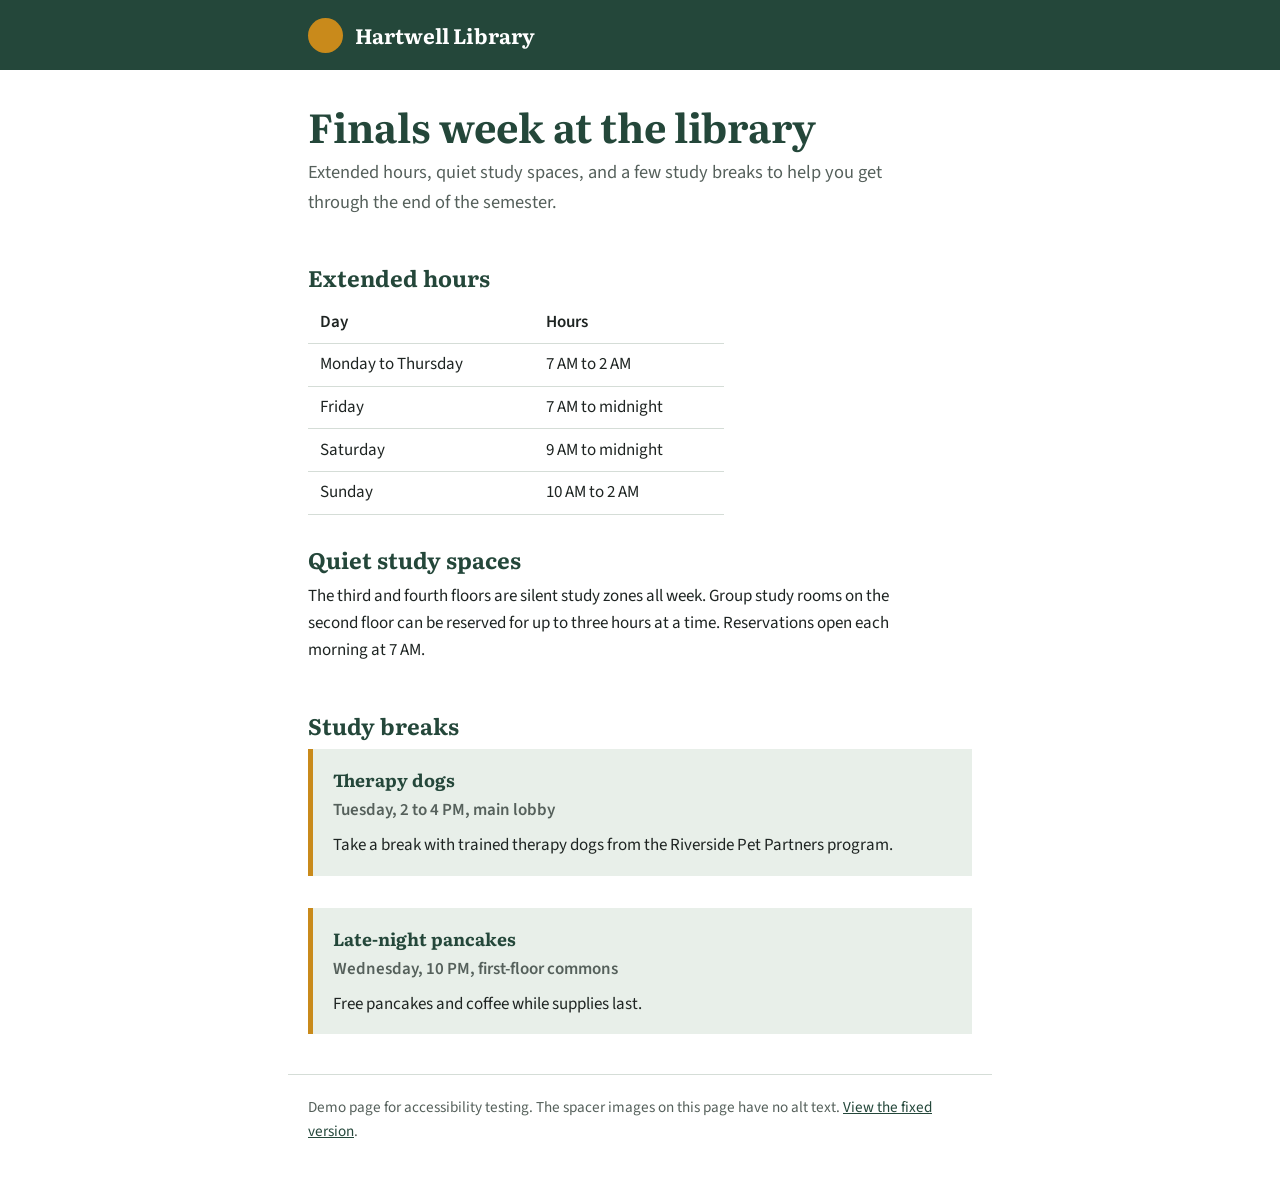
==== index.html @ 7bc292bf "Add files via upload" ====
<!DOCTYPE html>
<html lang="en">
<head>
  <meta charset="utf-8">
  <meta name="viewport" content="width=device-width, initial-scale=1">
  <title>Finals week at the library (spacer images error)</title>
  <link rel="preconnect" href="https://fonts.googleapis.com">
  <link rel="preconnect" href="https://fonts.gstatic.com" crossorigin>
  <link href="https://fonts.googleapis.com/css2?family=Literata:wght@700&family=Source+Sans+3:wght@400;600&display=swap" rel="stylesheet">
  <link rel="stylesheet" href="styles.css">
  <script>
    if (location.hash === "#show-spacers") document.documentElement.classList.add("show-spacers");
    window.addEventListener("hashchange", function () {
      document.documentElement.classList.toggle("show-spacers", location.hash === "#show-spacers");
    });
  </script>
</head>
<body>
  <a class="skip-link" href="#main">Skip to main content</a>

  <header class="site-header">
    <div class="inner">
      <span class="mark" aria-hidden="true"></span>
      <a class="site-name" href="index.html">Hartwell Library</a>
    </div>
  </header>

  <main id="main">
    <!-- Intentional accessibility error: the spacer images on this page have no alt attribute, so screen readers announce their filename. -->
    <h1>Finals week at the library</h1>
    <p class="lede">Extended hours, quiet study spaces, and a few study breaks to help you get through the end of the semester.</p>
    <img class="spacer" src="spacer.gif" width="600" height="32">

    <h2>Extended hours</h2>
    <table class="hours">
      <caption class="visually-hidden">Library hours during finals week</caption>
      <thead><tr><th scope="col">Day</th><th scope="col">Hours</th></tr></thead>
      <tbody>
        <tr><td>Monday to Thursday</td><td>7 AM to 2 AM</td></tr>
        <tr><td>Friday</td><td>7 AM to midnight</td></tr>
        <tr><td>Saturday</td><td>9 AM to midnight</td></tr>
        <tr><td>Sunday</td><td>10 AM to 2 AM</td></tr>
      </tbody>
    </table>
    <img class="spacer" src="spacer.gif" width="600" height="32">

    <h2>Quiet study spaces</h2>
    <p>The third and fourth floors are silent study zones all week. Group study rooms on the second floor can be reserved for up to three hours at a time. Reservations open each morning at 7 AM.</p>
    <img class="spacer" src="spacer.gif" width="600" height="32">

    <h2>Study breaks</h2>
    <div class="event">
      <h3>Therapy dogs</h3>
      <p class="when">Tuesday, 2 to 4 PM, main lobby</p>
      <p>Take a break with trained therapy dogs from the Riverside Pet Partners program.</p>
    </div>
    <img class="spacer" src="spacer.gif" width="600" height="32">

    <div class="event">
      <h3>Late-night pancakes</h3>
      <p class="when">Wednesday, 10 PM, first-floor commons</p>
      <p>Free pancakes and coffee while supplies last.</p>
    </div>
  </main>

  <footer>Demo page for accessibility testing. The spacer images on this page have no alt text. <a href="fixed.html">View the fixed version</a>.</footer>
</body>
</html>
---- styles.css ----
:root {
  --paper: #ffffff;
  --ink: #1e2422;
  --ink-soft: #55605b;
  --green: #24473a;
  --green-light: #e8efe9;
  --ochre: #c98a1b;
  --line: #d5ddd7;
}
* { box-sizing: border-box; }
html { background: var(--paper); }
body {
  margin: 0;
  font-family: "Source Sans 3", "Segoe UI", Verdana, sans-serif;
  font-size: 1.0625rem;
  line-height: 1.6;
  color: var(--ink);
  background: var(--paper);
}
.skip-link { position: absolute; left: 1rem; top: -3rem; background: var(--ink); color: #fff; padding: .5rem .9rem; z-index: 10; }
.skip-link:focus { top: 1rem; }

.site-header { background: var(--green); color: #fff; }
.site-header .inner { max-width: 44rem; margin: 0 auto; padding: 1.1rem 1.25rem; display: flex; align-items: center; gap: .75rem; }
.mark { width: 2.2rem; height: 2.2rem; border-radius: 50%; background: var(--ochre); flex: none; }
.site-name { font-family: "Literata", Georgia, serif; font-weight: 700; font-size: 1.3rem; color: #fff; text-decoration: none; }

main { max-width: 44rem; margin: 0 auto; padding: 2rem 1.25rem 2.5rem; }
h1, h2 { font-family: "Literata", Georgia, serif; color: var(--green); line-height: 1.2; }
h1 { font-size: clamp(1.9rem, 5vw, 2.5rem); margin: 0 0 .5rem; }
h2 { font-size: 1.4rem; margin: 0 0 .6rem; }
p { margin: 0 0 1rem; max-width: 38rem; }
.lede { font-size: 1.15rem; color: var(--ink-soft); }
a { color: var(--green); }
:focus-visible { outline: 3px solid var(--ochre); outline-offset: 2px; }

/* Spacer images: white on white, so they're invisible */
img.spacer { display: block; max-width: 100%; height: auto; }

/* Add #show-spacers to the page address to outline the spacer images while recording */
.show-spacers img.spacer { outline: 3px dashed var(--ochre); outline-offset: 0; }

.hours { border-collapse: collapse; width: 100%; max-width: 26rem; }
.hours th, .hours td { text-align: left; padding: .45rem .75rem; border-bottom: 1px solid var(--line); }
.hours th { font-weight: 600; }

.event { background: var(--green-light); border-left: 5px solid var(--ochre); padding: 1rem 1.25rem; }
.event h3 { font-family: "Literata", Georgia, serif; font-size: 1.1rem; margin: 0 0 .25rem; color: var(--green); }
.event p { margin: 0 0 .5rem; }
.event p:last-child { margin: 0; }
.when { color: var(--ink-soft); font-weight: 600; }

footer { max-width: 44rem; margin: 0 auto 2.5rem; padding: 1.25rem; border-top: 1px solid var(--line); font-size: .95rem; color: var(--ink-soft); }

.visually-hidden { position: absolute; width: 1px; height: 1px; margin: -1px; padding: 0; border: 0; overflow: hidden; clip: rect(0 0 0 0); white-space: nowrap; }
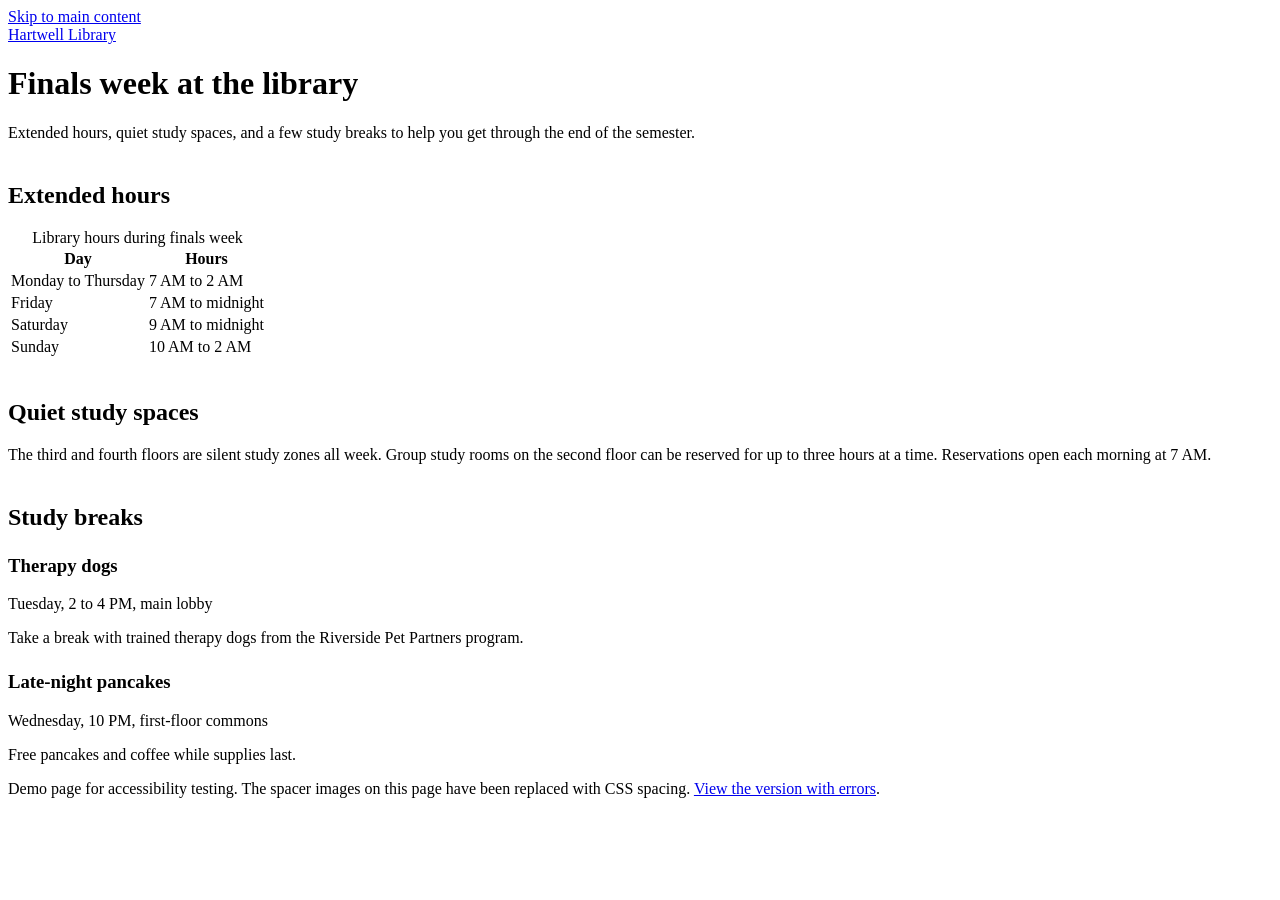
==== commit dbf3d717: "Rename fixed-css.html to index.html" ====
--- a/index.html
+++ b/index.html
@@ -3,66 +3,84 @@
 <head>
   <meta charset="utf-8">
   <meta name="viewport" content="width=device-width, initial-scale=1">
-  <title>Finals week at the library (spacer images error)</title>
-  <link rel="preconnect" href="https://fonts.googleapis.com">
-  <link rel="preconnect" href="https://fonts.gstatic.com" crossorigin>
-  <link href="https://fonts.googleapis.com/css2?family=Literata:wght@700&family=Source+Sans+3:wght@400;600&display=swap" rel="stylesheet">
-  <link rel="stylesheet" href="styles.css">
-  <script>
-    if (location.hash === "#show-spacers") document.documentElement.classList.add("show-spacers");
-    window.addEventListener("hashchange", function () {
-      document.documentElement.classList.toggle("show-spacers", location.hash === "#show-spacers");
-    });
-  </script>
+  <title>Finals week at the library (spacer images fixed with CSS)</title>
+  <style>
+    /* Replaces the spacer images: CSS margins create the space between sections */
+    .section {
+      margin-top: 40px;
+    }
+
+    .event {
+      margin-top: 24px;
+    }
+  </style>
 </head>
 <body>
-  <a class="skip-link" href="#main">Skip to main content</a>
+  <a href="#main">Skip to main content</a>
 
-  <header class="site-header">
-    <div class="inner">
-      <span class="mark" aria-hidden="true"></span>
-      <a class="site-name" href="index.html">Hartwell Library</a>
-    </div>
+  <header>
+    <a href="index.html">Hartwell Library</a>
   </header>
 
   <main id="main">
-    <!-- Intentional accessibility error: the spacer images on this page have no alt attribute, so screen readers announce their filename. -->
     <h1>Finals week at the library</h1>
-    <p class="lede">Extended hours, quiet study spaces, and a few study breaks to help you get through the end of the semester.</p>
-    <img class="spacer" src="spacer.gif" width="600" height="32">
+    <p>Extended hours, quiet study spaces, and a few study breaks to help you get through the end of the semester.</p>
 
-    <h2>Extended hours</h2>
-    <table class="hours">
-      <caption class="visually-hidden">Library hours during finals week</caption>
-      <thead><tr><th scope="col">Day</th><th scope="col">Hours</th></tr></thead>
-      <tbody>
-        <tr><td>Monday to Thursday</td><td>7 AM to 2 AM</td></tr>
-        <tr><td>Friday</td><td>7 AM to midnight</td></tr>
-        <tr><td>Saturday</td><td>9 AM to midnight</td></tr>
-        <tr><td>Sunday</td><td>10 AM to 2 AM</td></tr>
-      </tbody>
-    </table>
-    <img class="spacer" src="spacer.gif" width="600" height="32">
+    <section class="section">
+      <h2>Extended hours</h2>
+      <table>
+        <caption>Library hours during finals week</caption>
+        <thead>
+          <tr>
+            <th scope="col">Day</th>
+            <th scope="col">Hours</th>
+          </tr>
+        </thead>
+        <tbody>
+          <tr>
+            <td>Monday to Thursday</td>
+            <td>7 AM to 2 AM</td>
+          </tr>
+          <tr>
+            <td>Friday</td>
+            <td>7 AM to midnight</td>
+          </tr>
+          <tr>
+            <td>Saturday</td>
+            <td>9 AM to midnight</td>
+          </tr>
+          <tr>
+            <td>Sunday</td>
+            <td>10 AM to 2 AM</td>
+          </tr>
+        </tbody>
+      </table>
+    </section>
 
-    <h2>Quiet study spaces</h2>
-    <p>The third and fourth floors are silent study zones all week. Group study rooms on the second floor can be reserved for up to three hours at a time. Reservations open each morning at 7 AM.</p>
-    <img class="spacer" src="spacer.gif" width="600" height="32">
+    <section class="section">
+      <h2>Quiet study spaces</h2>
+      <p>The third and fourth floors are silent study zones all week. Group study rooms on the second floor can be reserved for up to three hours at a time. Reservations open each morning at 7 AM.</p>
+    </section>
 
-    <h2>Study breaks</h2>
-    <div class="event">
-      <h3>Therapy dogs</h3>
-      <p class="when">Tuesday, 2 to 4 PM, main lobby</p>
-      <p>Take a break with trained therapy dogs from the Riverside Pet Partners program.</p>
-    </div>
-    <img class="spacer" src="spacer.gif" width="600" height="32">
+    <section class="section">
+      <h2>Study breaks</h2>
 
-    <div class="event">
-      <h3>Late-night pancakes</h3>
-      <p class="when">Wednesday, 10 PM, first-floor commons</p>
-      <p>Free pancakes and coffee while supplies last.</p>
-    </div>
+      <div class="event">
+        <h3>Therapy dogs</h3>
+        <p>Tuesday, 2 to 4 PM, main lobby</p>
+        <p>Take a break with trained therapy dogs from the Riverside Pet Partners program.</p>
+      </div>
+
+      <div class="event">
+        <h3>Late-night pancakes</h3>
+        <p>Wednesday, 10 PM, first-floor commons</p>
+        <p>Free pancakes and coffee while supplies last.</p>
+      </div>
+    </section>
   </main>
 
-  <footer>Demo page for accessibility testing. The spacer images on this page have no alt text. <a href="fixed.html">View the fixed version</a>.</footer>
+  <footer>
+    <p>Demo page for accessibility testing. The spacer images on this page have been replaced with CSS spacing. <a href="index.html">View the version with errors</a>.</p>
+  </footer>
 </body>
 </html>
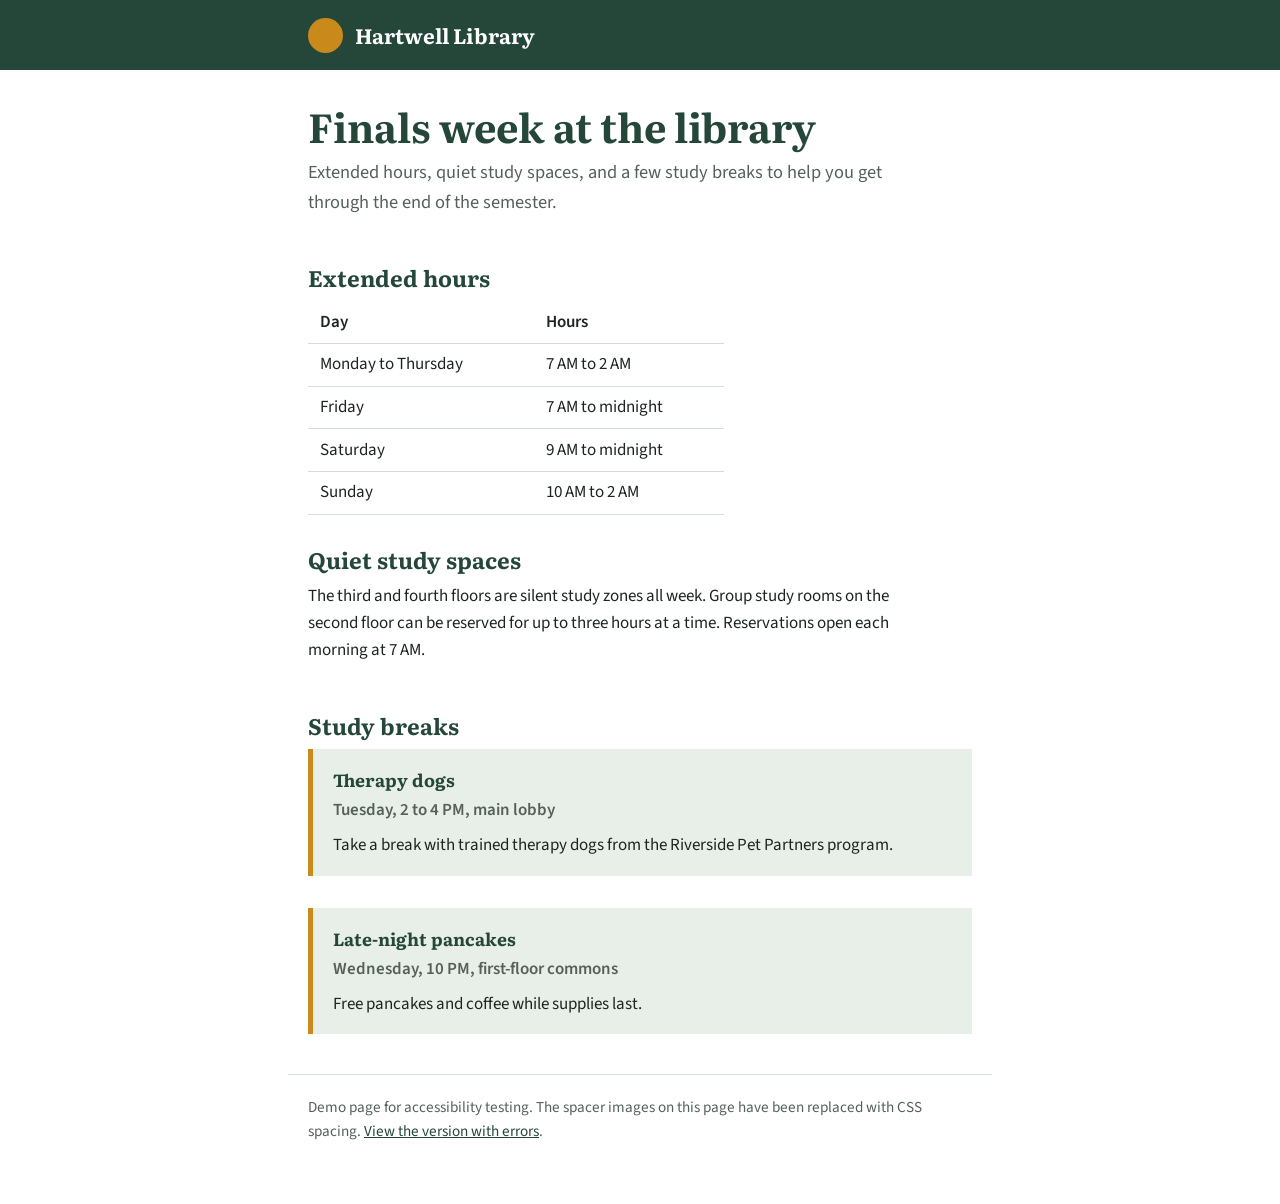
==== commit 806d751e: "Update index.html" ====
--- a/index.html
+++ b/index.html
@@ -3,84 +3,62 @@
 <head>
   <meta charset="utf-8">
   <meta name="viewport" content="width=device-width, initial-scale=1">
-  <title>Finals week at the library (spacer images fixed with CSS)</title>
+  <title>Finals week at the library (spacer images fixed)</title>
+  <link rel="preconnect" href="https://fonts.googleapis.com">
+  <link rel="preconnect" href="https://fonts.gstatic.com" crossorigin>
+  <link href="https://fonts.googleapis.com/css2?family=Literata:wght@700&family=Source+Sans+3:wght@400;600&display=swap" rel="stylesheet">
+  <link rel="stylesheet" href="styles.css">
   <style>
-    /* Replaces the spacer images: CSS margins create the space between sections */
-    .section {
-      margin-top: 40px;
-    }
-
-    .event {
-      margin-top: 24px;
-    }
+    /* Replaces the spacer images: 2rem (32px) is the height of spacer.gif.
+       Paragraphs keep their usual 1rem bottom margin on top of that. */
+    .space-after { margin-bottom: 2rem; }
+    p.space-after { margin-bottom: 3rem; }
   </style>
 </head>
 <body>
-  <a href="#main">Skip to main content</a>
+  <a class="skip-link" href="#main">Skip to main content</a>
 
-  <header>
-    <a href="index.html">Hartwell Library</a>
+  <header class="site-header">
+    <div class="inner">
+      <span class="mark" aria-hidden="true"></span>
+      <a class="site-name" href="index.html">Hartwell Library</a>
+    </div>
   </header>
 
   <main id="main">
+    <!-- Fixed: the spacer images have been removed, and CSS margins create the same space. -->
     <h1>Finals week at the library</h1>
-    <p>Extended hours, quiet study spaces, and a few study breaks to help you get through the end of the semester.</p>
+    <p class="lede space-after">Extended hours, quiet study spaces, and a few study breaks to help you get through the end of the semester.</p>
 
-    <section class="section">
-      <h2>Extended hours</h2>
-      <table>
-        <caption>Library hours during finals week</caption>
-        <thead>
-          <tr>
-            <th scope="col">Day</th>
-            <th scope="col">Hours</th>
-          </tr>
-        </thead>
-        <tbody>
-          <tr>
-            <td>Monday to Thursday</td>
-            <td>7 AM to 2 AM</td>
-          </tr>
-          <tr>
-            <td>Friday</td>
-            <td>7 AM to midnight</td>
-          </tr>
-          <tr>
-            <td>Saturday</td>
-            <td>9 AM to midnight</td>
-          </tr>
-          <tr>
-            <td>Sunday</td>
-            <td>10 AM to 2 AM</td>
-          </tr>
-        </tbody>
-      </table>
-    </section>
+    <h2>Extended hours</h2>
+    <table class="hours space-after">
+      <caption class="visually-hidden">Library hours during finals week</caption>
+      <thead><tr><th scope="col">Day</th><th scope="col">Hours</th></tr></thead>
+      <tbody>
+        <tr><td>Monday to Thursday</td><td>7 AM to 2 AM</td></tr>
+        <tr><td>Friday</td><td>7 AM to midnight</td></tr>
+        <tr><td>Saturday</td><td>9 AM to midnight</td></tr>
+        <tr><td>Sunday</td><td>10 AM to 2 AM</td></tr>
+      </tbody>
+    </table>
 
-    <section class="section">
-      <h2>Quiet study spaces</h2>
-      <p>The third and fourth floors are silent study zones all week. Group study rooms on the second floor can be reserved for up to three hours at a time. Reservations open each morning at 7 AM.</p>
-    </section>
+    <h2>Quiet study spaces</h2>
+    <p class="space-after">The third and fourth floors are silent study zones all week. Group study rooms on the second floor can be reserved for up to three hours at a time. Reservations open each morning at 7 AM.</p>
 
-    <section class="section">
-      <h2>Study breaks</h2>
+    <h2>Study breaks</h2>
+    <div class="event space-after">
+      <h3>Therapy dogs</h3>
+      <p class="when">Tuesday, 2 to 4 PM, main lobby</p>
+      <p>Take a break with trained therapy dogs from the Riverside Pet Partners program.</p>
+    </div>
 
-      <div class="event">
-        <h3>Therapy dogs</h3>
-        <p>Tuesday, 2 to 4 PM, main lobby</p>
-        <p>Take a break with trained therapy dogs from the Riverside Pet Partners program.</p>
-      </div>
-
-      <div class="event">
-        <h3>Late-night pancakes</h3>
-        <p>Wednesday, 10 PM, first-floor commons</p>
-        <p>Free pancakes and coffee while supplies last.</p>
-      </div>
-    </section>
+    <div class="event">
+      <h3>Late-night pancakes</h3>
+      <p class="when">Wednesday, 10 PM, first-floor commons</p>
+      <p>Free pancakes and coffee while supplies last.</p>
+    </div>
   </main>
 
-  <footer>
-    <p>Demo page for accessibility testing. The spacer images on this page have been replaced with CSS spacing. <a href="index.html">View the version with errors</a>.</p>
-  </footer>
+  <footer>Demo page for accessibility testing. The spacer images on this page have been replaced with CSS spacing. <a href="index.html">View the version with errors</a>.</footer>
 </body>
 </html>
--- a/styles.css
+++ b/styles.css
@@ -0,0 +1,55 @@
+:root {
+  --paper: #ffffff;
+  --ink: #1e2422;
+  --ink-soft: #55605b;
+  --green: #24473a;
+  --green-light: #e8efe9;
+  --ochre: #c98a1b;
+  --line: #d5ddd7;
+}
+* { box-sizing: border-box; }
+html { background: var(--paper); }
+body {
+  margin: 0;
+  font-family: "Source Sans 3", "Segoe UI", Verdana, sans-serif;
+  font-size: 1.0625rem;
+  line-height: 1.6;
+  color: var(--ink);
+  background: var(--paper);
+}
+.skip-link { position: absolute; left: 1rem; top: -3rem; background: var(--ink); color: #fff; padding: .5rem .9rem; z-index: 10; }
+.skip-link:focus { top: 1rem; }
+
+.site-header { background: var(--green); color: #fff; }
+.site-header .inner { max-width: 44rem; margin: 0 auto; padding: 1.1rem 1.25rem; display: flex; align-items: center; gap: .75rem; }
+.mark { width: 2.2rem; height: 2.2rem; border-radius: 50%; background: var(--ochre); flex: none; }
+.site-name { font-family: "Literata", Georgia, serif; font-weight: 700; font-size: 1.3rem; color: #fff; text-decoration: none; }
+
+main { max-width: 44rem; margin: 0 auto; padding: 2rem 1.25rem 2.5rem; }
+h1, h2 { font-family: "Literata", Georgia, serif; color: var(--green); line-height: 1.2; }
+h1 { font-size: clamp(1.9rem, 5vw, 2.5rem); margin: 0 0 .5rem; }
+h2 { font-size: 1.4rem; margin: 0 0 .6rem; }
+p { margin: 0 0 1rem; max-width: 38rem; }
+.lede { font-size: 1.15rem; color: var(--ink-soft); }
+a { color: var(--green); }
+:focus-visible { outline: 3px solid var(--ochre); outline-offset: 2px; }
+
+/* Spacer images: white on white, so they're invisible */
+img.spacer { display: block; max-width: 100%; height: auto; }
+
+/* Add #show-spacers to the page address to outline the spacer images while recording */
+.show-spacers img.spacer { outline: 3px dashed var(--ochre); outline-offset: 0; }
+
+.hours { border-collapse: collapse; width: 100%; max-width: 26rem; }
+.hours th, .hours td { text-align: left; padding: .45rem .75rem; border-bottom: 1px solid var(--line); }
+.hours th { font-weight: 600; }
+
+.event { background: var(--green-light); border-left: 5px solid var(--ochre); padding: 1rem 1.25rem; }
+.event h3 { font-family: "Literata", Georgia, serif; font-size: 1.1rem; margin: 0 0 .25rem; color: var(--green); }
+.event p { margin: 0 0 .5rem; }
+.event p:last-child { margin: 0; }
+.when { color: var(--ink-soft); font-weight: 600; }
+
+footer { max-width: 44rem; margin: 0 auto 2.5rem; padding: 1.25rem; border-top: 1px solid var(--line); font-size: .95rem; color: var(--ink-soft); }
+
+.visually-hidden { position: absolute; width: 1px; height: 1px; margin: -1px; padding: 0; border: 0; overflow: hidden; clip: rect(0 0 0 0); white-space: nowrap; }
